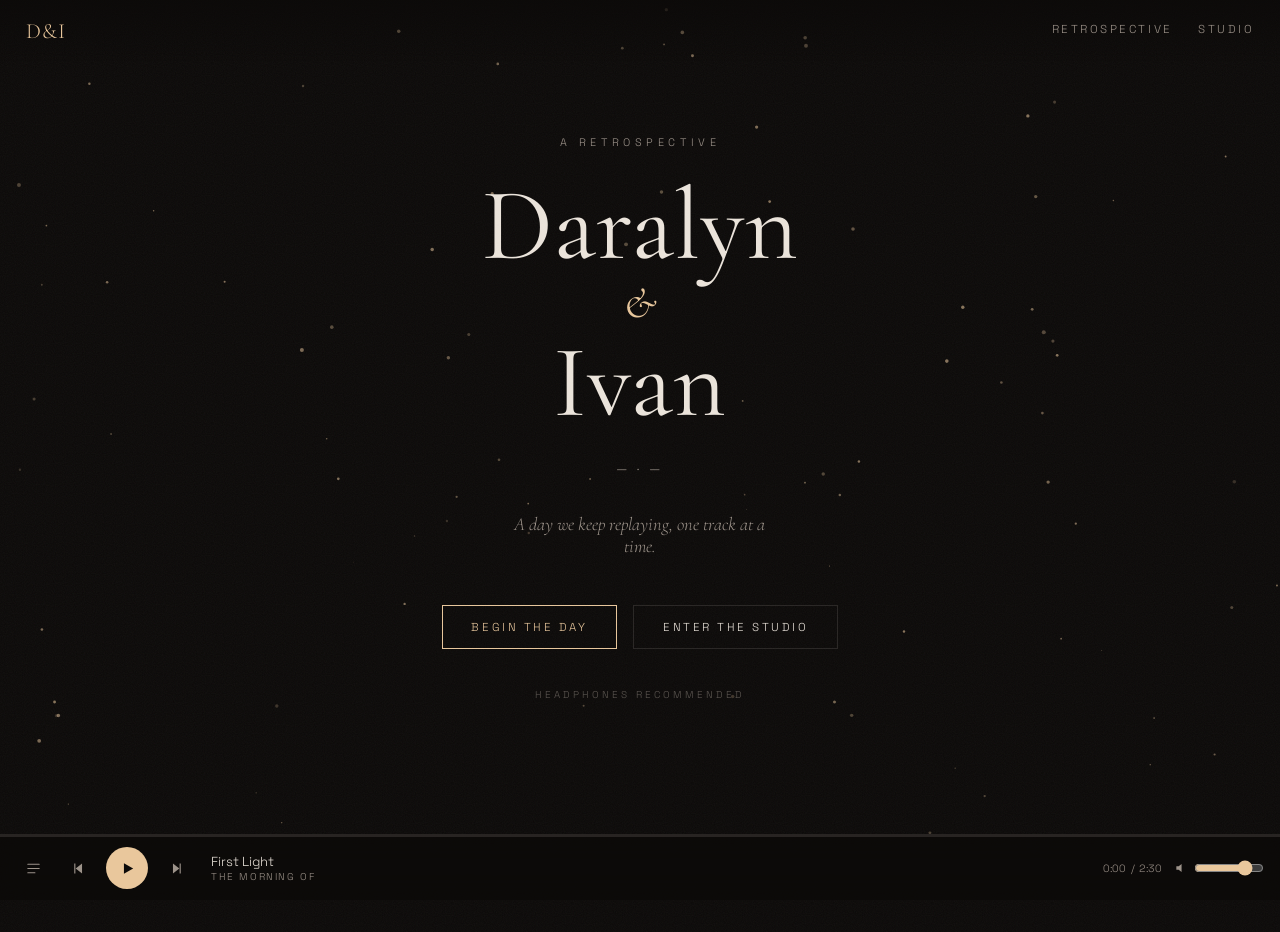
==== index.html @ e221bcd0 "Build interactive wedding retrospective site with persistent music player and studio - Hash-routed S" ====
<!DOCTYPE html>
<html lang="en">
<head>
  <meta charset="UTF-8">
  <meta name="viewport" content="width=device-width, initial-scale=1.0">
  <title>Daralyn &amp; Ivan — A Wedding Retrospective</title>
  <meta name="description" content="An interactive retrospective of our wedding day — with its own soundtrack.">
  <link rel="preconnect" href="https://fonts.googleapis.com">
  <link rel="preconnect" href="https://fonts.gstatic.com" crossorigin>
  <link href="https://fonts.googleapis.com/css2?family=Cormorant+Garamond:ital,wght@0,400;0,600;1,400&family=Space+Grotesk:wght@300;400;500&display=swap" rel="stylesheet">
  <link rel="stylesheet" href="css/main.css">
  <link rel="icon" href="data:image/svg+xml,<svg xmlns='http://www.w3.org/2000/svg' viewBox='0 0 100 100'><text y='0.9em' font-size='90'>♫</text></svg>">
</head>
<body data-view="home">
  <nav id="nav" class="nav"></nav>
  <main id="view" class="view"></main>
  <div id="player-root"></div>
  <script type="module" src="js/app.js"></script>
</body>
</html>
---- css/main.css ----
/* ============================================================
   Daralyn & Ivan — wedding retrospective
   Dark cinematic base; --glow is retinted live by the player
   to the current track's mood.
   ============================================================ */

:root {
  --bg: #0c0a09;
  --bg-2: #14100e;
  --ink: #ece5dc;
  --ink-dim: #9d938a;
  --line: rgba(236, 229, 220, 0.12);
  --glow: #e2492b; /* overwritten per-track by js */
  --serif: 'Cormorant Garamond', Georgia, serif;
  --sans: 'Space Grotesk', system-ui, sans-serif;
  --player-h: 64px;
}

* { margin: 0; padding: 0; box-sizing: border-box; }

html { scroll-behavior: smooth; }

body {
  background: var(--bg);
  color: var(--ink);
  font-family: var(--sans);
  font-weight: 300;
  min-height: 100vh;
  overflow-x: hidden;
}

body::before { /* film grain */
  content: '';
  position: fixed; inset: -50%;
  pointer-events: none;
  z-index: 4;
  opacity: 0.05;
  background-image: url("data:image/svg+xml,%3Csvg xmlns='http://www.w3.org/2000/svg' width='120' height='120'%3E%3Cfilter id='n'%3E%3CfeTurbulence type='fractalNoise' baseFrequency='0.9' numOctaves='2'/%3E%3C/filter%3E%3Crect width='120' height='120' filter='url(%23n)'/%3E%3C/svg%3E");
  animation: grain 9s steps(10) infinite;
}
@keyframes grain {
  0%,100% { transform: translate(0,0); }
  20% { transform: translate(-3%,2%); }
  40% { transform: translate(2%,-3%); }
  60% { transform: translate(-2%,-2%); }
  80% { transform: translate(3%,3%); }
}

::selection { background: var(--glow); color: var(--bg); }

button { font: inherit; color: inherit; background: none; border: 0; cursor: pointer; }
a { color: inherit; text-decoration: none; }
img { max-width: 100%; display: block; }

/* ---------- nav ---------- */
.nav {
  position: fixed; top: 0; left: 0; right: 0;
  z-index: 20;
  display: flex; align-items: center; justify-content: space-between;
  padding: 1.1rem 1.6rem;
  background: linear-gradient(to bottom, rgba(12,10,9,0.85), transparent);
}
.nav-brand {
  font-family: var(--serif);
  font-size: 1.35rem;
  letter-spacing: 0.06em;
  color: var(--glow);
  transition: color 1.2s;
}
.nav-links { display: flex; gap: 1.6rem; }
.nav-links a {
  font-size: 0.72rem;
  letter-spacing: 0.22em;
  text-transform: uppercase;
  color: var(--ink-dim);
  padding-bottom: 3px;
  border-bottom: 1px solid transparent;
  transition: color 0.3s, border-color 0.3s;
}
.nav-links a:hover { color: var(--ink); }
.nav-links a.is-active { color: var(--ink); border-color: var(--glow); }

/* ---------- view shell ---------- */
.view {
  opacity: 0;
  transition: opacity 0.7s ease;
  padding-bottom: calc(var(--player-h) + 2rem);
}
.view.view-in { opacity: 1; }

.btn {
  font-size: 0.72rem;
  letter-spacing: 0.22em;
  text-transform: uppercase;
  padding: 0.9rem 1.8rem;
  border: 1px solid var(--line);
  transition: all 0.35s;
}
.btn-sm { padding: 0.55rem 1.1rem; }
.btn-primary { border-color: var(--glow); color: var(--glow); }
.btn-primary:hover { background: var(--glow); color: var(--bg); box-shadow: 0 0 34px color-mix(in srgb, var(--glow) 45%, transparent); }
.btn-ghost:hover { border-color: var(--ink-dim); color: var(--ink); }

/* ---------- home ---------- */
.home {
  position: relative;
  min-height: calc(100vh - var(--player-h));
  display: grid;
  place-items: center;
  text-align: center;
  overflow: hidden;
}
.home-stars { position: absolute; inset: 0; width: 100%; height: 100%; }
.home-inner { position: relative; z-index: 1; padding: 2rem; }
.home-over, .story-over {
  font-size: 0.68rem;
  letter-spacing: 0.42em;
  text-transform: uppercase;
  color: var(--ink-dim);
  margin-bottom: 1.4rem;
}
.home-names {
  font-family: var(--serif);
  font-weight: 400;
  font-size: clamp(3rem, 9vw, 6.4rem);
  line-height: 1.04;
  display: flex; flex-direction: column; align-items: center; gap: 0.2rem;
}
.home-names .amp {
  font-style: italic;
  font-size: 0.42em;
  color: var(--glow);
  transition: color 1.2s;
}
.home-meta {
  margin-top: 1.6rem;
  font-size: 0.78rem;
  letter-spacing: 0.28em;
  text-transform: uppercase;
  color: var(--ink-dim);
}
.home-epigraph {
  font-family: var(--serif);
  font-style: italic;
  font-size: 1.15rem;
  color: var(--ink-dim);
  margin-top: 2.2rem;
  max-width: 34ch;
  margin-inline: auto;
}
.home-actions { display: flex; gap: 1rem; justify-content: center; margin-top: 3rem; flex-wrap: wrap; }
.home-hint { margin-top: 2.4rem; font-size: 0.62rem; letter-spacing: 0.3em; text-transform: uppercase; color: rgba(157,147,138,0.55); }

/* ---------- story ---------- */
.story { max-width: 1100px; margin: 0 auto; padding: 9rem 1.6rem 4rem; }
.story-head { text-align: center; margin-bottom: 7rem; }
.story-head h2, .studio-head h2 {
  font-family: var(--serif);
  font-weight: 400;
  font-size: clamp(2.2rem, 5.5vw, 3.6rem);
}
.story-lede {
  font-family: var(--serif); font-style: italic;
  color: var(--ink-dim); margin-top: 1rem; font-size: 1.05rem;
}

.story-rail {
  position: fixed; right: 1.1rem; top: 50%;
  transform: translateY(-50%);
  z-index: 15;
  display: flex; flex-direction: column; gap: 0.9rem;
}
.rail-dot {
  width: 26px; height: 26px;
  display: grid; place-items: center;
  font-size: 0.55rem; letter-spacing: 0.08em;
  color: var(--ink-dim);
  border: 1px solid var(--line);
  border-radius: 50%;
  transition: all 0.4s;
}
.rail-dot:hover { color: var(--ink); }
.rail-dot.is-active { border-color: var(--glow); color: var(--glow); box-shadow: 0 0 14px color-mix(in srgb, var(--glow) 40%, transparent); }

.chapter {
  display: grid;
  grid-template-columns: minmax(260px, 5fr) 7fr;
  gap: 3.5rem;
  align-items: start;
  padding: 5.5rem 0;
  border-top: 1px solid var(--line);
  opacity: 0;
  transform: translateY(34px);
  transition: opacity 1s ease, transform 1s ease;
}
.chapter.is-in { opacity: 1; transform: none; }
.chapter:nth-child(even) .ch-text { order: 2; }

.ch-index { font-size: 0.66rem; letter-spacing: 0.3em; color: var(--glow); transition: color 1.2s; }
.ch-title {
  font-family: var(--serif);
  font-weight: 400;
  font-size: clamp(1.8rem, 3.6vw, 2.6rem);
  margin: 0.7rem 0 1rem;
}
.ch-line { font-family: var(--serif); font-style: italic; font-size: 1.12rem; color: var(--ink); margin-bottom: 1rem; }
.ch-body { font-size: 0.92rem; line-height: 1.75; color: var(--ink-dim); max-width: 44ch; }

.ch-photos {
  display: grid;
  grid-template-columns: repeat(2, 1fr);
  grid-auto-rows: 150px;
  grid-auto-flow: dense;
  gap: 0.9rem;
}
.cell {
  position: relative;
  overflow: hidden;
  background: var(--bg-2);
  border: 1px solid var(--line);
  transition: transform 0.25s ease, border-color 0.4s;
  will-change: transform;
}
.cell:hover { border-color: color-mix(in srgb, var(--glow) 50%, transparent); }
.cell-tall { grid-row: span 2; }
.cell-wide { grid-column: span 2; }
.cell img { width: 100%; height: 100%; object-fit: cover; filter: saturate(0.85) contrast(1.05); }
.cell-empty {
  height: 100%;
  display: grid; place-items: center;
  color: rgba(157,147,138,0.35);
  font-size: 1.6rem;
  background:
    linear-gradient(135deg, transparent 48%, var(--line) 49%, var(--line) 51%, transparent 52%),
    var(--bg-2);
}
.cell figcaption {
  position: absolute; left: 0; right: 0; bottom: 0;
  padding: 1.6rem 0.8rem 0.6rem;
  font-size: 0.66rem;
  letter-spacing: 0.12em;
  color: var(--ink-dim);
  background: linear-gradient(to top, rgba(12,10,9,0.9), transparent);
  opacity: 0;
  transition: opacity 0.35s;
}
.cell:hover figcaption { opacity: 1; }

.story-end {
  text-align: center;
  padding: 6rem 0 3rem;
  font-family: var(--serif);
  font-style: italic;
  color: var(--ink-dim);
  font-size: 1.1rem;
}

/* ---------- studio ---------- */
.studio { max-width: 1100px; margin: 0 auto; padding: 9rem 1.6rem 4rem; }
.studio-head { text-align: center; margin-bottom: 4rem; }
.studio-head .story-lede { max-width: 52ch; margin-inline: auto; }

.studio-desk {
  position: relative;
  border: 1px solid var(--line);
  background: radial-gradient(ellipse at 50% 0%, rgba(226,73,43,0.05), transparent 60%), var(--bg-2);
  overflow: hidden;
}
.studio-vis { width: 100%; height: 340px; display: block; }

.desk-panel {
  display: grid;
  grid-template-columns: 1fr auto;
  gap: 2rem;
  align-items: end;
  padding: 1.6rem;
  border-top: 1px solid var(--line);
}
.faders { display: flex; gap: 1.8rem; flex-wrap: wrap; }
.fader {
  display: flex; flex-direction: column; align-items: center; gap: 0.7rem;
  width: 64px;
}
.fader-meter {
  width: 3px; height: 90px;
  background: var(--line);
  position: relative;
  border-radius: 2px;
  overflow: hidden;
  display: flex; align-items: flex-end;
}
.fader-meter i {
  display: block; width: 100%; height: 0%;
  background: var(--glow);
  transition: height 0.18s ease, background 1.2s;
}
.fader input[type="range"] {
  writing-mode: vertical-lr;
  direction: rtl;
  width: 22px; height: 110px;
  accent-color: var(--glow);
  cursor: grab;
}
.fader-name {
  font-size: 0.6rem; letter-spacing: 0.2em; text-transform: uppercase;
  color: var(--ink-dim);
}
.desk-side { display: flex; flex-direction: column; gap: 0.7rem; max-width: 220px; }
.desk-tip { font-size: 0.7rem; line-height: 1.6; color: var(--ink-dim); }

.studio-wall { margin-top: 5rem; }
.studio-wall h3 { font-family: var(--serif); font-weight: 400; font-size: 1.9rem; }
.wall-lede { color: var(--ink-dim); font-family: var(--serif); font-style: italic; margin: 0.5rem 0 1.6rem; }
.wall-form { display: grid; gap: 0.8rem; max-width: 480px; margin-bottom: 2.6rem; }
.wall-form input, .wall-form textarea {
  font: inherit;
  font-size: 0.85rem;
  color: var(--ink);
  background: var(--bg-2);
  border: 1px solid var(--line);
  padding: 0.8rem 1rem;
  resize: vertical;
  min-height: 0;
}
.wall-form textarea { min-height: 90px; }
.wall-form input:focus, .wall-form textarea:focus { outline: none; border-color: var(--glow); }
.wall-form button { justify-self: start; }

.wall-notes {
  display: grid;
  grid-template-columns: repeat(auto-fill, minmax(230px, 1fr));
  gap: 1.1rem;
}
.note {
  background: var(--bg-2);
  border: 1px solid var(--line);
  border-top: 2px solid var(--glow);
  padding: 1.1rem 1.2rem;
  transform: rotate(var(--tilt, 0deg));
  transition: transform 0.3s;
}
.note:hover { transform: rotate(0deg) translateY(-3px); }
.note p { font-family: var(--serif); font-size: 1.02rem; line-height: 1.5; }
.note span { display: block; margin-top: 0.7rem; font-size: 0.68rem; letter-spacing: 0.14em; color: var(--ink-dim); }
.wall-empty { color: var(--ink-dim); font-style: italic; font-family: var(--serif); }

/* ---------- player ---------- */
#player-root { position: fixed; left: 0; right: 0; bottom: 0; z-index: 30; }
.player {
  background: rgba(12,10,9,0.92);
  backdrop-filter: blur(14px);
  border-top: 1px solid var(--line);
}
.player-bar {
  height: var(--player-h);
  display: flex; align-items: center; gap: 0.7rem;
  padding: 0 1rem;
  position: relative;
}
.p-btn {
  width: 34px; height: 34px;
  display: grid; place-items: center;
  color: var(--ink-dim);
  border-radius: 50%;
  transition: color 0.25s, background 0.25s;
  flex: none;
}
.p-btn svg { width: 17px; height: 17px; }
.p-btn:hover { color: var(--ink); background: rgba(236,229,220,0.06); }
.p-play {
  width: 42px; height: 42px;
  color: var(--bg);
  background: var(--glow);
  transition: background 1.2s, box-shadow 0.3s;
}
.p-play:hover { color: var(--bg); background: var(--glow); box-shadow: 0 0 22px color-mix(in srgb, var(--glow) 55%, transparent); }
.player .i-pause { display: none; }
.player[data-playing="true"] .i-pause { display: block; }
.player[data-playing="true"] .i-play { display: none; }

.p-meta { display: flex; flex-direction: column; min-width: 0; margin-left: 0.4rem; flex: 0 1 220px; }
.p-title { font-size: 0.82rem; white-space: nowrap; overflow: hidden; text-overflow: ellipsis; }
.p-artist { font-size: 0.62rem; letter-spacing: 0.16em; text-transform: uppercase; color: var(--ink-dim); white-space: nowrap; overflow: hidden; text-overflow: ellipsis; }

.p-wave { flex: 1 1 120px; height: 36px; min-width: 60px; }
.p-time { font-size: 0.66rem; color: var(--ink-dim); display: flex; gap: 0.3rem; flex: none; font-variant-numeric: tabular-nums; }

.p-scrub {
  position: absolute; top: -2px; left: 0; right: 0;
  height: 4px;
  cursor: pointer;
  background: transparent;
}
.p-scrub::before {
  content: ''; position: absolute; inset: 1px 0;
  background: var(--line);
}
.p-scrub-fill {
  position: absolute; top: 1px; bottom: 1px; left: 0;
  background: var(--glow);
  width: 0%;
  transition: background 1.2s;
}
.p-scrub:hover { height: 8px; top: -4px; }

.p-vol { display: flex; align-items: center; gap: 0.4rem; color: var(--ink-dim); flex: none; }
.p-vol input { width: 70px; accent-color: var(--glow); }

.player-tracklist {
  max-height: 0;
  overflow: hidden auto;
  transition: max-height 0.5s ease;
  border-bottom: 1px solid transparent;
}
.player[data-open="true"] .player-tracklist {
  max-height: min(280px, 40vh);
  border-bottom-color: var(--line);
}
.tl-row {
  width: 100%;
  display: grid;
  grid-template-columns: 2.4rem 1fr auto 2rem;
  align-items: center;
  gap: 0.8rem;
  padding: 0.7rem 1.2rem;
  text-align: left;
  transition: background 0.25s;
}
.tl-row:hover { background: rgba(236,229,220,0.05); }
.tl-row[data-active="true"] { color: var(--glow); }
.tl-n { font-size: 0.66rem; color: var(--ink-dim); font-variant-numeric: tabular-nums; }
.tl-t { font-size: 0.85rem; white-space: nowrap; overflow: hidden; text-overflow: ellipsis; }
.tl-a { font-size: 0.64rem; letter-spacing: 0.14em; text-transform: uppercase; color: var(--ink-dim); }
.tl-eq { display: flex; gap: 2px; align-items: flex-end; height: 12px; opacity: 0; }
.tl-row[data-playing="true"] .tl-eq { opacity: 1; }
.tl-eq i { width: 2.5px; background: var(--glow); animation: eq 0.8s ease-in-out infinite; }
.tl-eq i:nth-child(1) { height: 60%; animation-delay: 0s; }
.tl-eq i:nth-child(2) { height: 100%; animation-delay: 0.25s; }
.tl-eq i:nth-child(3) { height: 40%; animation-delay: 0.5s; }
@keyframes eq { 0%,100% { transform: scaleY(0.4); } 50% { transform: scaleY(1); } }

/* ---------- responsive ---------- */
@media (max-width: 820px) {
  .chapter { grid-template-columns: 1fr; gap: 2rem; padding: 4rem 0; }
  .chapter:nth-child(even) .ch-text { order: 0; }
  .story-rail { display: none; }
  .desk-panel { grid-template-columns: 1fr; }
  .p-meta { flex-basis: 130px; }
  .p-time, .p-vol { display: none; }
  .studio-vis { height: 240px; }
}

@media (prefers-reduced-motion: reduce) {
  html { scroll-behavior: auto; }
  body::before { animation: none; }
  .chapter { transition: none; opacity: 1; transform: none; }
  .tl-eq i { animation: none; }
}
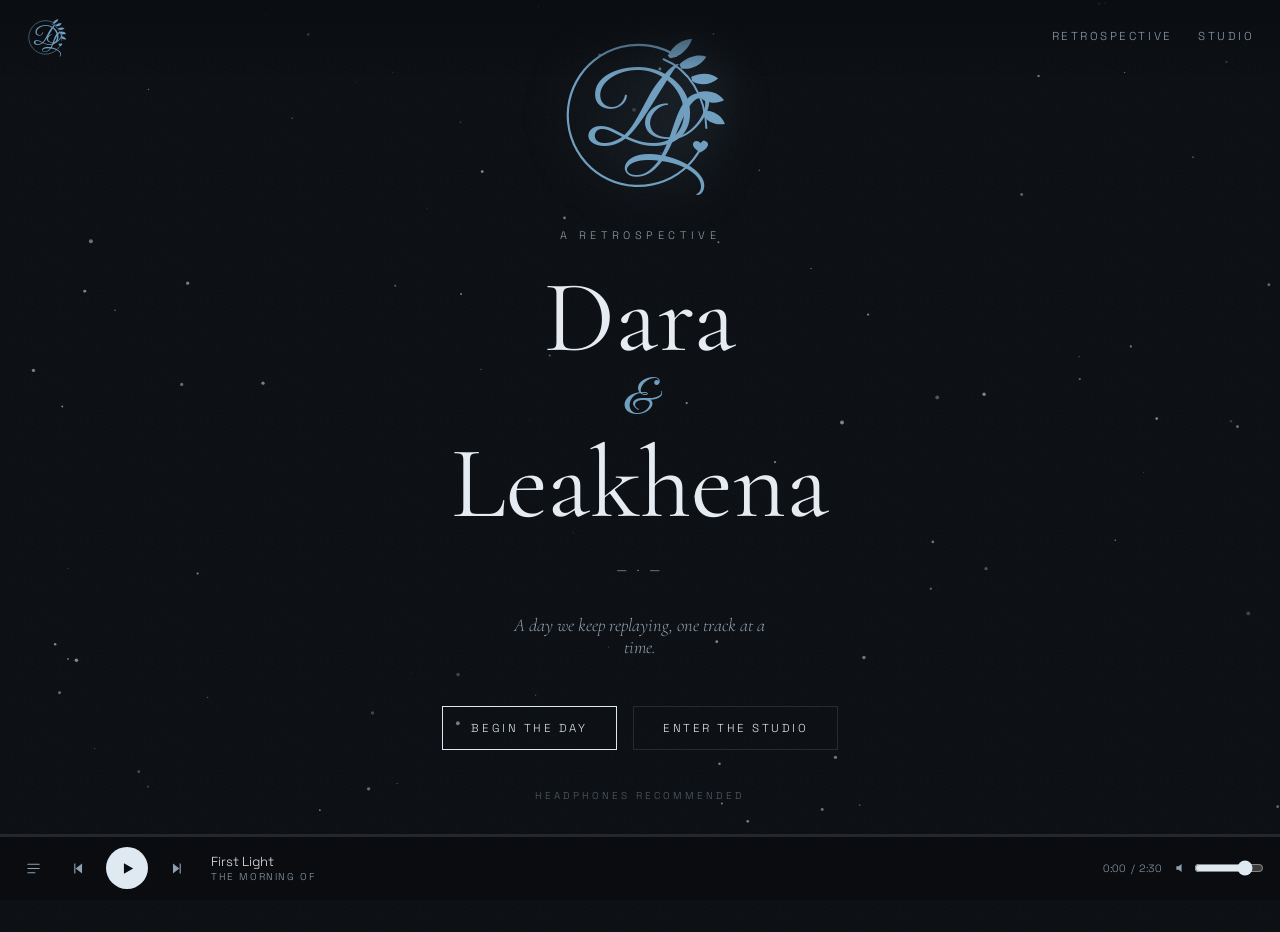
==== commit bf11d0fd: "Rebrand to Dara & Leakhena with dusty-blue monogram identity - Names updated throughout; nav and hom" ====
--- a/index.html
+++ b/index.html
@@ -3,7 +3,7 @@
 <head>
   <meta charset="UTF-8">
   <meta name="viewport" content="width=device-width, initial-scale=1.0">
-  <title>Daralyn &amp; Ivan — A Wedding Retrospective</title>
+  <title>Dara &amp; Leakhena — A Wedding Retrospective</title>
   <meta name="description" content="An interactive retrospective of our wedding day — with its own soundtrack.">
   <link rel="preconnect" href="https://fonts.googleapis.com">
   <link rel="preconnect" href="https://fonts.gstatic.com" crossorigin>
--- a/css/main.css
+++ b/css/main.css
@@ -5,15 +5,26 @@
    ============================================================ */
 
 :root {
-  --bg: #0c0a09;
-  --bg-2: #14100e;
-  --ink: #ece5dc;
-  --ink-dim: #9d938a;
-  --line: rgba(236, 229, 220, 0.12);
-  --glow: #e2492b; /* overwritten per-track by js */
+  --bg: #0a0d11;
+  --bg-2: #0f141b;
+  --ink: #e7edf3;
+  --ink-dim: #90a0ae;
+  --line: rgba(231, 237, 243, 0.12);
+  --brand: #6f9fc0;         /* the dusty blue from the couple's logo */
+  --glow: #6f9fc0;          /* overwritten per-track by js */
+  --script: 'Great Vibes', cursive;
   --serif: 'Cormorant Garamond', Georgia, serif;
   --sans: 'Space Grotesk', system-ui, sans-serif;
   --player-h: 64px;
+}
+
+@font-face {
+  /* self-hosted so the monogram never depends on an external fetch */
+  font-family: 'Great Vibes';
+  font-style: normal;
+  font-weight: 400;
+  font-display: swap;
+  src: url('../media/fonts/great-vibes.woff2') format('woff2');
 }
 
 * { margin: 0; padding: 0; box-sizing: border-box; }
@@ -58,14 +69,23 @@
   z-index: 20;
   display: flex; align-items: center; justify-content: space-between;
   padding: 1.1rem 1.6rem;
-  background: linear-gradient(to bottom, rgba(12,10,9,0.85), transparent);
-}
-.nav-brand {
-  font-family: var(--serif);
-  font-size: 1.35rem;
-  letter-spacing: 0.06em;
-  color: var(--glow);
-  transition: color 1.2s;
+  background: linear-gradient(to bottom, rgba(10,13,17,0.85), transparent);
+}
+.nav-brand { color: var(--brand); display: grid; place-items: center; }
+.nav-brand:hover { color: var(--ink); }
+
+/* ---------- logo mark ---------- */
+.logo-mark { color: var(--brand); overflow: visible; }
+.logo-mark text {
+  font-family: var(--script);
+  fill: currentColor;
+  font-size: 118px;
+}
+.logo-mark .logo-l { font-size: 108px; }
+.home-logo {
+  display: block;
+  margin: 0 auto 1.6rem;
+  filter: drop-shadow(0 0 26px color-mix(in srgb, var(--brand) 30%, transparent));
 }
 .nav-links { display: flex; gap: 1.6rem; }
 .nav-links a {
@@ -127,10 +147,10 @@
   display: flex; flex-direction: column; align-items: center; gap: 0.2rem;
 }
 .home-names .amp {
-  font-style: italic;
-  font-size: 0.42em;
-  color: var(--glow);
-  transition: color 1.2s;
+  font-family: var(--script);
+  font-style: normal;
+  font-size: 0.5em;
+  color: var(--brand);
 }
 .home-meta {
   margin-top: 1.6rem;
@@ -149,7 +169,7 @@
   margin-inline: auto;
 }
 .home-actions { display: flex; gap: 1rem; justify-content: center; margin-top: 3rem; flex-wrap: wrap; }
-.home-hint { margin-top: 2.4rem; font-size: 0.62rem; letter-spacing: 0.3em; text-transform: uppercase; color: rgba(157,147,138,0.55); }
+.home-hint { margin-top: 2.4rem; font-size: 0.62rem; letter-spacing: 0.3em; text-transform: uppercase; color: rgba(144,160,174,0.55); }
 
 /* ---------- story ---------- */
 .story { max-width: 1100px; margin: 0 auto; padding: 9rem 1.6rem 4rem; }
@@ -228,7 +248,7 @@
 .cell-empty {
   height: 100%;
   display: grid; place-items: center;
-  color: rgba(157,147,138,0.35);
+  color: rgba(144,160,174,0.35);
   font-size: 1.6rem;
   background:
     linear-gradient(135deg, transparent 48%, var(--line) 49%, var(--line) 51%, transparent 52%),
@@ -240,7 +260,7 @@
   font-size: 0.66rem;
   letter-spacing: 0.12em;
   color: var(--ink-dim);
-  background: linear-gradient(to top, rgba(12,10,9,0.9), transparent);
+  background: linear-gradient(to top, rgba(10,13,17,0.9), transparent);
   opacity: 0;
   transition: opacity 0.35s;
 }
@@ -263,7 +283,7 @@
 .studio-desk {
   position: relative;
   border: 1px solid var(--line);
-  background: radial-gradient(ellipse at 50% 0%, rgba(226,73,43,0.05), transparent 60%), var(--bg-2);
+  background: radial-gradient(ellipse at 50% 0%, rgba(111,159,192,0.06), transparent 60%), var(--bg-2);
   overflow: hidden;
 }
 .studio-vis { width: 100%; height: 340px; display: block; }
@@ -347,7 +367,7 @@
 /* ---------- player ---------- */
 #player-root { position: fixed; left: 0; right: 0; bottom: 0; z-index: 30; }
 .player {
-  background: rgba(12,10,9,0.92);
+  background: rgba(10,13,17,0.92);
   backdrop-filter: blur(14px);
   border-top: 1px solid var(--line);
 }
@@ -366,7 +386,7 @@
   flex: none;
 }
 .p-btn svg { width: 17px; height: 17px; }
-.p-btn:hover { color: var(--ink); background: rgba(236,229,220,0.06); }
+.p-btn:hover { color: var(--ink); background: rgba(231,237,243,0.06); }
 .p-play {
   width: 42px; height: 42px;
   color: var(--bg);
@@ -426,7 +446,7 @@
   text-align: left;
   transition: background 0.25s;
 }
-.tl-row:hover { background: rgba(236,229,220,0.05); }
+.tl-row:hover { background: rgba(231,237,243,0.05); }
 .tl-row[data-active="true"] { color: var(--glow); }
 .tl-n { font-size: 0.66rem; color: var(--ink-dim); font-variant-numeric: tabular-nums; }
 .tl-t { font-size: 0.85rem; white-space: nowrap; overflow: hidden; text-overflow: ellipsis; }
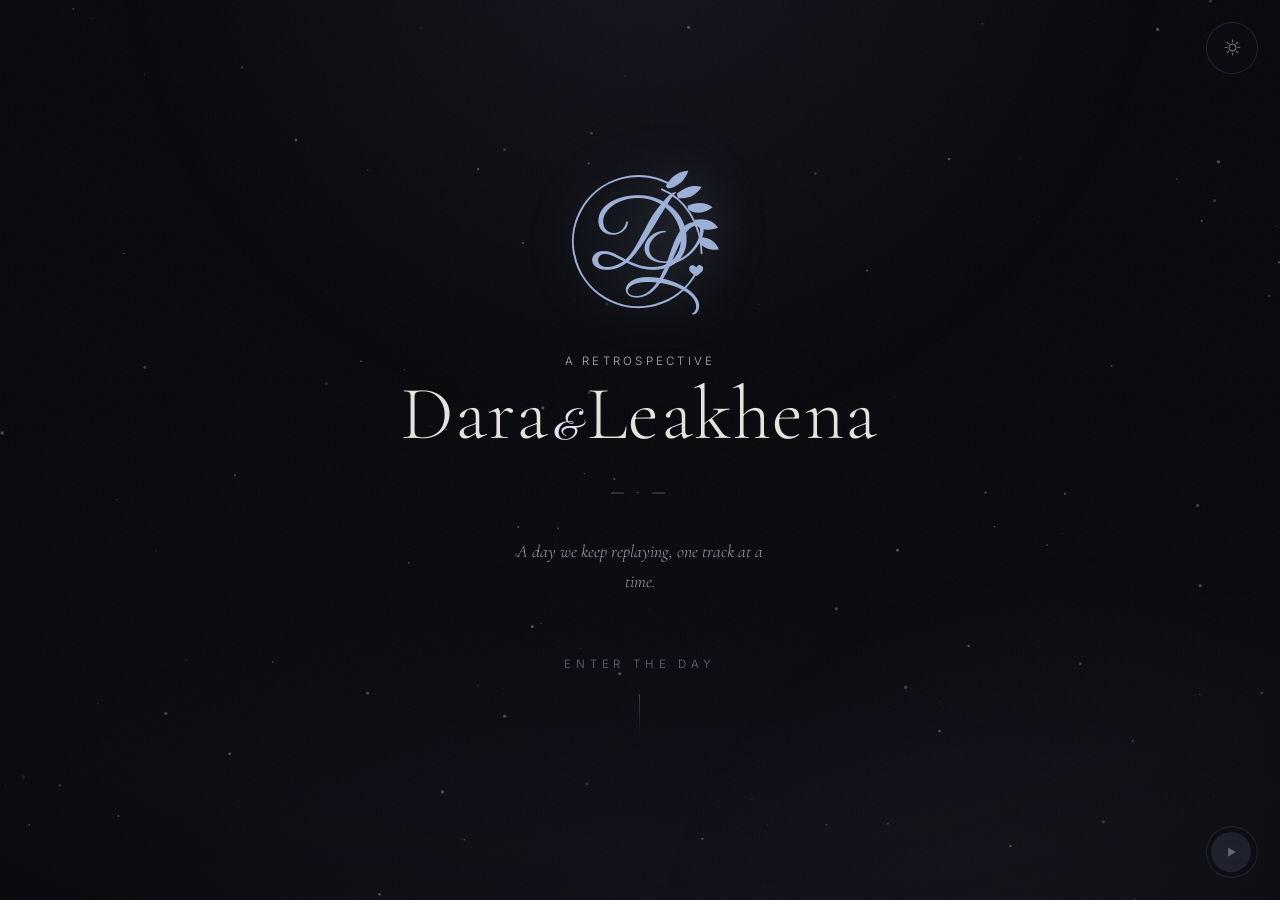
==== commit 2ddad5f1: "Restyle in the quiet-room aesthetic; move studio to a hidden office - Adopt the shared 'a quiet room" ====
--- a/index.html
+++ b/index.html
@@ -7,14 +7,40 @@
   <meta name="description" content="An interactive retrospective of our wedding day — with its own soundtrack.">
   <link rel="preconnect" href="https://fonts.googleapis.com">
   <link rel="preconnect" href="https://fonts.gstatic.com" crossorigin>
-  <link href="https://fonts.googleapis.com/css2?family=Cormorant+Garamond:ital,wght@0,400;0,600;1,400&family=Space+Grotesk:wght@300;400;500&display=swap" rel="stylesheet">
+  <link href="https://fonts.googleapis.com/css2?family=Cormorant+Garamond:ital,wght@0,300;0,400;0,600;1,400&family=Inter:wght@300;400;500&display=swap" rel="stylesheet">
   <link rel="stylesheet" href="css/main.css">
   <link rel="icon" href="data:image/svg+xml,<svg xmlns='http://www.w3.org/2000/svg' viewBox='0 0 100 100'><text y='0.9em' font-size='90'>♫</text></svg>">
+  <script>
+    // apply the saved theme before first paint to avoid a flash
+    try {
+      const t = localStorage.getItem('dl-theme');
+      if (t) document.documentElement.dataset.theme = t;
+    } catch {}
+  </script>
 </head>
 <body data-view="home">
-  <nav id="nav" class="nav"></nav>
+  <canvas id="ambient" aria-hidden="true"></canvas>
+  <div class="atmosphere" aria-hidden="true">
+    <div class="grain"></div>
+    <div class="vignette"></div>
+  </div>
+
+  <button class="site-theme-toggle" id="theme-toggle" aria-label="Toggle day and night" title="day / night">
+    <svg class="st-icon st-sun" viewBox="0 0 24 24" fill="none" stroke="currentColor" stroke-width="1.5" stroke-linecap="round">
+      <circle cx="12" cy="12" r="4.2"/>
+      <path d="M12 2.8v2.4M12 18.8v2.4M2.8 12h2.4M18.8 12h2.4M5.4 5.4l1.7 1.7M16.9 16.9l1.7 1.7M18.6 5.4l-1.7 1.7M7.1 16.9l-1.7 1.7"/>
+    </svg>
+    <svg class="st-icon st-moon" viewBox="0 0 24 24" fill="none" stroke="currentColor" stroke-width="1.5" stroke-linecap="round" stroke-linejoin="round">
+      <path d="M20 14.5A8.5 8.5 0 0 1 9.5 4a8.5 8.5 0 1 0 10.5 10.5z"/>
+    </svg>
+  </button>
+
+  <header class="site-head" id="site-head"></header>
+
   <main id="view" class="view"></main>
+
   <div id="player-root"></div>
+
   <script type="module" src="js/app.js"></script>
 </body>
 </html>
--- a/css/main.css
+++ b/css/main.css
@@ -1,230 +1,532 @@
-/* ============================================================
-   Daralyn & Ivan — wedding retrospective
-   Dark cinematic base; --glow is retinted live by the player
-   to the current track's mood.
-   ============================================================ */
+/* =========================================================
+   Dara & Leakhena — a wedding retrospective
+   Styled after "a quiet room": dark, atmospheric, starlit.
+   The music toggle is a capsule in the corner, not a bar.
+   ========================================================= */
 
 :root {
-  --bg: #0a0d11;
-  --bg-2: #0f141b;
-  --ink: #e7edf3;
-  --ink-dim: #90a0ae;
-  --line: rgba(231, 237, 243, 0.12);
-  --brand: #6f9fc0;         /* the dusty blue from the couple's logo */
-  --glow: #6f9fc0;          /* overwritten per-track by js */
-  --script: 'Great Vibes', cursive;
-  --serif: 'Cormorant Garamond', Georgia, serif;
-  --sans: 'Space Grotesk', system-ui, sans-serif;
-  --player-h: 64px;
-}
+  --bg:        #08080c;
+  --bg-soft:   #0e0e15;
+  --ink:       #e7e4de;
+  --ink-dim:   #a29fb0;
+  --ink-faint: #6b6879;
+  --glow:      #9db0d8;   /* dusty periwinkle — retinted per track by js */
+  --glow-warm: #c9a9c8;   /* faded violet */
+  --brand:     #9db0d8;   /* the monogram's colour on this theme */
+  --line:      rgba(157, 176, 216, 0.14);
+
+  --serif: "Cormorant Garamond", Georgia, "Times New Roman", serif;
+  --sans:  "Inter", -apple-system, BlinkMacSystemFont, "Segoe UI", sans-serif;
+  --script: "Great Vibes", cursive;
+
+  --measure: 40rem;
+  --ease: cubic-bezier(0.22, 0.61, 0.36, 1);
+}
+
+:root { color-scheme: dark; }
 
 @font-face {
   /* self-hosted so the monogram never depends on an external fetch */
-  font-family: 'Great Vibes';
+  font-family: "Great Vibes";
   font-style: normal;
   font-weight: 400;
   font-display: swap;
-  src: url('../media/fonts/great-vibes.woff2') format('woff2');
-}
-
-* { margin: 0; padding: 0; box-sizing: border-box; }
+  src: url("../media/fonts/great-vibes.woff2") format("woff2");
+}
+
+/* ---------------------------------------------------------
+   Light theme — the day at daybreak.
+   --------------------------------------------------------- */
+html[data-theme="light"] {
+  color-scheme: light;
+  --bg:        #f4f2ed;
+  --bg-soft:   #ecd9d90d;
+  --ink:       #26242e;
+  --ink-dim:   #4d4b59;
+  --ink-faint: #8b8899;
+  --glow:      #5b6690;
+  --glow-warm: #966b95;
+  --brand:     #5b6690;
+  --line:      rgba(74, 84, 124, 0.18);
+}
+html[data-theme="light"] body {
+  background:
+    radial-gradient(ellipse 100% 60% at 50% 100%, #e7e4ef 0%, #efede7 42%, var(--bg) 100%)
+      fixed,
+    var(--bg);
+}
+html[data-theme="light"] body::before {
+  background:
+    radial-gradient(60vw 60vw at 50% -10%, rgba(91, 102, 144, 0.07), transparent 70%),
+    radial-gradient(50vw 50vw at 85% 110%, rgba(150, 107, 149, 0.06), transparent 70%);
+}
+html[data-theme="light"] #ambient { opacity: 0.5; }
+html[data-theme="light"] .grain { opacity: 0.03; }
+html[data-theme="light"] .vignette {
+  background: radial-gradient(130% 110% at 50% 34%, transparent 55%, rgba(88, 92, 128, 0.13) 100%);
+}
+html[data-theme="light"] .skiper-toggle,
+html[data-theme="light"] .site-theme-toggle {
+  background: rgba(255, 255, 255, 0.65);
+}
+html[data-theme="light"] .sk-knob { background: rgba(91, 102, 144, 0.12); }
+html[data-theme="light"] .sk-knob[aria-pressed="true"] { background: rgba(91, 102, 144, 0.2); }
+html[data-theme="light"] .sk-mini:hover { background: rgba(91, 102, 144, 0.12); }
+html[data-theme="light"] .sk-list { background: rgba(255, 255, 255, 0.85); }
+html[data-theme="light"] .sk-li:hover { background: rgba(91, 102, 144, 0.1); }
+
+* { box-sizing: border-box; margin: 0; padding: 0; }
 
 html { scroll-behavior: smooth; }
 
 body {
-  background: var(--bg);
+  background:
+    radial-gradient(ellipse 100% 60% at 50% 100%, #100f17 0%, #0a0a10 42%, var(--bg) 100%)
+      fixed,
+    var(--bg);
   color: var(--ink);
   font-family: var(--sans);
   font-weight: 300;
+  line-height: 1.75;
+  letter-spacing: 0.01em;
   min-height: 100vh;
+  -webkit-font-smoothing: antialiased;
+  text-rendering: optimizeLegibility;
   overflow-x: hidden;
 }
 
-body::before { /* film grain */
-  content: '';
-  position: fixed; inset: -50%;
+/* Starfield canvas sits behind everything */
+#ambient {
+  position: fixed;
+  inset: 0;
+  width: 100%;
+  height: 100%;
+  z-index: 0;
   pointer-events: none;
-  z-index: 4;
-  opacity: 0.05;
-  background-image: url("data:image/svg+xml,%3Csvg xmlns='http://www.w3.org/2000/svg' width='120' height='120'%3E%3Cfilter id='n'%3E%3CfeTurbulence type='fractalNoise' baseFrequency='0.9' numOctaves='2'/%3E%3C/filter%3E%3Crect width='120' height='120' filter='url(%23n)'/%3E%3C/svg%3E");
-  animation: grain 9s steps(10) infinite;
+  opacity: 0.62;
+}
+
+/* A slow radial breath of light behind content */
+body::before {
+  content: "";
+  position: fixed;
+  inset: 0;
+  z-index: 0;
+  pointer-events: none;
+  background:
+    radial-gradient(60vw 60vw at 50% -10%, rgba(157,176,216,0.08), transparent 70%),
+    radial-gradient(50vw 50vw at 85% 110%, rgba(201,169,200,0.06), transparent 70%);
+}
+
+/* ---------------------------------------------------------
+   Immersion — film grain, vignette
+   --------------------------------------------------------- */
+.atmosphere {
+  position: fixed;
+  inset: 0;
+  z-index: 3;
+  pointer-events: none;
+}
+.grain {
+  position: absolute;
+  inset: -50%;
+  background-image: url("data:image/svg+xml,%3Csvg xmlns='http://www.w3.org/2000/svg' width='160' height='160'%3E%3Cfilter id='n'%3E%3CfeTurbulence type='fractalNoise' baseFrequency='0.82' numOctaves='2' stitchTiles='stitch'/%3E%3C/filter%3E%3Crect width='100%25' height='100%25' filter='url(%23n)'/%3E%3C/svg%3E");
+  opacity: 0.045;
+  animation: grain 0.7s steps(3) infinite;
 }
 @keyframes grain {
-  0%,100% { transform: translate(0,0); }
-  20% { transform: translate(-3%,2%); }
-  40% { transform: translate(2%,-3%); }
-  60% { transform: translate(-2%,-2%); }
-  80% { transform: translate(3%,3%); }
-}
-
-::selection { background: var(--glow); color: var(--bg); }
-
-button { font: inherit; color: inherit; background: none; border: 0; cursor: pointer; }
-a { color: inherit; text-decoration: none; }
-img { max-width: 100%; display: block; }
-
-/* ---------- nav ---------- */
+  0%, 100% { transform: translate(0, 0); }
+  20% { transform: translate(-6%, 4%); }
+  40% { transform: translate(5%, -5%); }
+  60% { transform: translate(-4%, -6%); }
+  80% { transform: translate(6%, 5%); }
+}
+.vignette {
+  position: absolute;
+  inset: 0;
+  background: radial-gradient(130% 110% at 50% 34%, transparent 52%, rgba(0, 0, 0, 0.55) 100%);
+}
+
+/* Day/night toggle — a small circle in the top-right corner */
+.site-theme-toggle {
+  position: fixed;
+  right: 1.35rem;
+  top: 1.35rem;
+  z-index: 6;
+  width: 52px;
+  height: 52px;
+  border-radius: 50%;
+  border: 1px solid var(--line);
+  background: rgba(14, 14, 21, 0.55);
+  backdrop-filter: blur(9px);
+  -webkit-backdrop-filter: blur(9px);
+  color: var(--ink-faint);
+  cursor: pointer;
+  display: grid;
+  place-items: center;
+  transition: color 0.4s var(--ease), border-color 0.4s var(--ease), transform 0.4s var(--ease);
+}
+.site-theme-toggle:hover { color: var(--glow); border-color: rgba(157, 176, 216, 0.4); transform: translateY(-2px); }
+.site-theme-toggle:focus-visible { outline: none; box-shadow: 0 0 0 3px rgba(157, 176, 216, 0.25); }
+.st-icon { width: 19px; height: 19px; display: block; grid-area: 1 / 1; opacity: 1; transform: none; transition: opacity 0.4s var(--ease), transform 0.5s var(--ease); }
+.st-moon { opacity: 0; transform: rotate(-40deg) scale(0.6); }
+html[data-theme="light"] .st-sun { opacity: 0; transform: rotate(50deg) scale(0.6); }
+html[data-theme="light"] .st-moon { opacity: 1; transform: none; }
+
+/* ---------------------------------------------------------
+   The music toggle — a capsule that springs open
+   --------------------------------------------------------- */
+.skiper-toggle {
+  position: fixed;
+  right: 1.35rem;
+  bottom: 1.35rem;
+  z-index: 6;
+  height: 52px;
+  width: 52px;
+  padding: 6px;
+  border-radius: 999px;
+  border: 1px solid var(--line);
+  background: rgba(14, 14, 21, 0.55);
+  backdrop-filter: blur(9px);
+  -webkit-backdrop-filter: blur(9px);
+  cursor: pointer;
+  overflow: hidden;
+  display: flex;
+  align-items: center;
+  justify-content: flex-end;
+  gap: 8px;
+  transition: width 0.55s cubic-bezier(0.34, 1.42, 0.5, 1),
+    border-color 0.4s var(--ease), background 0.4s var(--ease);
+}
+.skiper-toggle:hover,
+.skiper-toggle:focus-within,
+.skiper-toggle.is-open {
+  width: 248px;
+  border-color: rgba(157, 176, 216, 0.4);
+}
+.skiper-toggle.is-playing { border-color: rgba(157, 176, 216, 0.3); }
+
+.sk-reveal { display: flex; align-items: center; gap: 5px; flex: none; opacity: 0; transform: translateX(10px); pointer-events: none; transition: opacity 0.3s var(--ease), transform 0.45s var(--ease); }
+.skiper-toggle:hover .sk-reveal,
+.skiper-toggle:focus-within .sk-reveal,
+.skiper-toggle.is-open .sk-reveal { opacity: 1; transform: none; pointer-events: auto; transition-delay: 0.15s; }
+
+.sk-mini {
+  flex: none;
+  width: 26px;
+  height: 26px;
+  padding: 0;
+  border: 0;
+  border-radius: 50%;
+  background: transparent;
+  color: var(--ink-faint);
+  display: grid;
+  place-items: center;
+  cursor: pointer;
+  transition: color 0.3s var(--ease), background 0.3s var(--ease);
+}
+.sk-mini:hover { color: var(--ink); background: rgba(157, 176, 216, 0.12); }
+.sk-mini:focus-visible { outline: none; box-shadow: 0 0 0 2px rgba(157, 176, 216, 0.3); }
+.sk-mini svg { width: 13px; height: 13px; display: block; }
+
+.sk-title-wrap {
+  width: 88px;
+  overflow: hidden;
+  white-space: nowrap;
+  -webkit-mask-image: linear-gradient(90deg, transparent, #000 12%, #000 88%, transparent);
+  mask-image: linear-gradient(90deg, transparent, #000 12%, #000 88%, transparent);
+}
+.sk-ticker { display: inline-flex; white-space: nowrap; will-change: transform; }
+.sk-ticker.is-scrolling { animation: sk-ticker var(--sk-dur, 10s) linear infinite; }
+.sk-title {
+  display: inline-block;
+  padding: 0 18px 0 8px;
+  font-size: 0.7rem;
+  letter-spacing: 0.14em;
+  color: var(--ink-dim);
+  white-space: nowrap;
+}
+@keyframes sk-ticker {
+  from { transform: translateX(0); }
+  to { transform: translateX(var(--sk-loop, -100px)); }
+}
+
+.sk-knob { flex: none; width: 40px; height: 40px; padding: 0; border: 0; border-radius: 50%; background: rgba(157, 176, 216, 0.12); display: grid; place-items: center; color: var(--ink-faint); cursor: pointer; transition: color 0.4s var(--ease), background 0.4s var(--ease); }
+.skiper-toggle:hover .sk-knob { color: var(--ink); }
+.sk-knob:focus-visible { outline: none; box-shadow: 0 0 0 2px rgba(157, 176, 216, 0.3); }
+.sk-knob[aria-pressed="true"] { color: var(--glow); background: rgba(157, 176, 216, 0.2); }
+.sk-play { width: 14px; height: 14px; fill: currentColor; }
+.sk-knob[aria-pressed="true"] .sk-play { display: none; }
+.sk-eq { display: none; align-items: center; gap: 2.5px; height: 14px; }
+.sk-knob[aria-pressed="true"] .sk-eq { display: flex; }
+.sk-eq i { width: 2.5px; height: 5px; border-radius: 2px; background: currentColor; animation: sk-eq 1.05s ease-in-out infinite; }
+.sk-eq i:nth-child(2) { animation-delay: 0.18s; }
+.sk-eq i:nth-child(3) { animation-delay: 0.36s; }
+@keyframes sk-eq { 0%, 100% { height: 5px; } 50% { height: 13px; } }
+
+/* the soundtrack list — a small glass panel beside the capsule */
+.sk-list {
+  position: fixed;
+  right: calc(1.35rem + 52px + 0.75rem);
+  bottom: 1.35rem;
+  z-index: 7;
+  width: min(15rem, calc(100vw - 1.35rem - 52px - 2rem));
+  max-height: 17rem;
+  overflow-y: auto;
+  padding: 0.4rem;
+  border-radius: 18px;
+  border: 1px solid var(--line);
+  background: rgba(14, 14, 21, 0.82);
+  backdrop-filter: blur(14px);
+  -webkit-backdrop-filter: blur(14px);
+  opacity: 0;
+  transform: translateY(10px);
+  pointer-events: none;
+  transition: opacity 0.35s var(--ease), transform 0.45s var(--ease);
+}
+.sk-list.is-open { opacity: 1; transform: none; pointer-events: auto; }
+.sk-li {
+  display: flex;
+  align-items: center;
+  gap: 0.55rem;
+  width: 100%;
+  padding: 0.5rem 0.65rem;
+  border: 0;
+  border-radius: 12px;
+  background: transparent;
+  color: var(--ink-dim);
+  font-family: inherit;
+  font-size: 0.72rem;
+  letter-spacing: 0.08em;
+  text-align: left;
+  cursor: pointer;
+  transition: color 0.3s var(--ease), background 0.3s var(--ease);
+}
+.sk-li:hover { color: var(--ink); background: rgba(157, 176, 216, 0.1); }
+.sk-li:focus-visible { outline: none; box-shadow: 0 0 0 2px rgba(157, 176, 216, 0.3); }
+.sk-li.is-current { color: var(--glow); }
+.sk-li-mark { flex: none; width: 16px; font-size: 0.62rem; letter-spacing: 0.1em; color: var(--ink-faint); display: grid; place-items: center; }
+.sk-li.is-current .sk-li-mark { color: var(--glow); }
+.sk-li-dot { width: 5px; height: 5px; border-radius: 50%; background: currentColor; box-shadow: 0 0 8px currentColor; }
+.sk-li-title { flex: 1; white-space: nowrap; overflow: hidden; text-overflow: ellipsis; }
+
+/* ---------------------------------------------------------
+   Layout
+   --------------------------------------------------------- */
+.wrap {
+  position: relative;
+  z-index: 1;
+  max-width: var(--measure);
+  margin: 0 auto;
+  padding: clamp(2rem, 6vw, 5rem) clamp(1.5rem, 5vw, 2rem);
+}
+.wrap--wide { max-width: 56rem; }
+
+/* ---------------------------------------------------------
+   Header / navigation
+   --------------------------------------------------------- */
+.site-head {
+  position: relative;
+  z-index: 2;
+  display: flex;
+  align-items: center;
+  justify-content: space-between;
+  gap: 1.5rem;
+  max-width: 56rem;
+  margin: 0 auto;
+  padding: clamp(1.5rem, 4vw, 2.5rem) clamp(1.5rem, 5vw, 2rem) 0;
+  flex-wrap: wrap;
+}
+@media (max-width: 1080px) {
+  .site-head { padding-right: calc(52px + 2.1rem); }
+}
+.site-head a { text-decoration: none; }
+
+.mark {
+  display: inline-flex;
+  align-items: center;
+  gap: 0.7rem;
+  font-family: var(--serif);
+  font-size: 1.25rem;
+  letter-spacing: 0.04em;
+  color: var(--ink);
+  transition: color 0.4s var(--ease);
+}
+.mark:hover { color: var(--glow); }
+.mark .logo-mark { flex: none; }
+
 .nav {
-  position: fixed; top: 0; left: 0; right: 0;
-  z-index: 20;
-  display: flex; align-items: center; justify-content: space-between;
-  padding: 1.1rem 1.6rem;
-  background: linear-gradient(to bottom, rgba(10,13,17,0.85), transparent);
-}
-.nav-brand { color: var(--brand); display: grid; place-items: center; }
-.nav-brand:hover { color: var(--ink); }
-
-/* ---------- logo mark ---------- */
+  display: flex;
+  gap: clamp(1rem, 3vw, 1.75rem);
+  font-size: 0.82rem;
+  letter-spacing: 0.14em;
+  text-transform: lowercase;
+}
+.nav a {
+  color: var(--ink-faint);
+  position: relative;
+  padding-bottom: 0.2rem;
+  transition: color 0.4s var(--ease);
+}
+.nav a::after {
+  content: "";
+  position: absolute;
+  left: 0; bottom: 0;
+  width: 100%;
+  height: 1px;
+  background: var(--glow);
+  transform: scaleX(0);
+  transform-origin: left;
+  transition: transform 0.5s var(--ease);
+}
+.nav a:hover,
+.nav a.is-active { color: var(--ink); }
+.nav a:hover::after,
+.nav a.is-active::after { transform: scaleX(1); }
+
+/* ---------------------------------------------------------
+   Logo mark (inline SVG; swap js/ui/logo.js for the real file)
+   --------------------------------------------------------- */
 .logo-mark { color: var(--brand); overflow: visible; }
-.logo-mark text {
-  font-family: var(--script);
-  fill: currentColor;
-  font-size: 118px;
-}
+.logo-mark text { font-family: var(--script); fill: currentColor; font-size: 118px; }
 .logo-mark .logo-l { font-size: 108px; }
 .home-logo {
   display: block;
-  margin: 0 auto 1.6rem;
-  filter: drop-shadow(0 0 26px color-mix(in srgb, var(--brand) 30%, transparent));
-}
-.nav-links { display: flex; gap: 1.6rem; }
-.nav-links a {
+  margin: 0 auto 1.8rem;
+  filter: drop-shadow(0 0 26px rgba(157, 176, 216, 0.3));
+}
+
+/* ---------------------------------------------------------
+   Typography
+   --------------------------------------------------------- */
+h1, h2, h3 {
+  font-family: var(--serif);
+  font-weight: 400;
+  line-height: 1.15;
+  letter-spacing: 0.005em;
+}
+.title {
+  font-size: clamp(2.6rem, 8vw, 4.75rem);
+  font-weight: 300;
+  letter-spacing: 0.02em;
+  color: var(--ink);
+}
+.title .amp { font-family: var(--script); font-size: 0.55em; color: var(--glow); padding: 0 0.12em; }
+.subtitle {
+  font-family: var(--sans);
+  font-size: 0.8rem;
+  letter-spacing: 0.32em;
+  text-transform: uppercase;
+  color: var(--ink-faint);
+  margin-top: 1.25rem;
+}
+.lede {
+  font-family: var(--serif);
+  font-size: clamp(1.35rem, 3.5vw, 1.75rem);
+  line-height: 1.5;
+  color: var(--ink-dim);
+  font-style: italic;
+}
+.eyebrow {
   font-size: 0.72rem;
-  letter-spacing: 0.22em;
+  letter-spacing: 0.28em;
   text-transform: uppercase;
+  color: var(--glow);
+  opacity: 0.8;
+}
+p { color: var(--ink-dim); }
+p + p { margin-top: 1.25rem; }
+a { color: var(--glow); }
+
+/* ---------------------------------------------------------
+   Home / portal — the whole screen is the door
+   --------------------------------------------------------- */
+.portal {
+  position: relative;
+  z-index: 1;
+  min-height: 100vh;
+  display: flex;
+  flex-direction: column;
+  align-items: center;
+  justify-content: center;
+  text-align: center;
+  padding: 2rem;
+}
+.splash { text-decoration: none; color: inherit; cursor: pointer; background: none; border: 0; font: inherit; }
+.splash .subtitle { margin-top: 1.5rem; }
+.splash-epigraph {
+  margin-top: 2rem;
+  font-family: var(--serif);
+  font-style: italic;
+  font-size: 1.1rem;
   color: var(--ink-dim);
-  padding-bottom: 3px;
-  border-bottom: 1px solid transparent;
-  transition: color 0.3s, border-color 0.3s;
-}
-.nav-links a:hover { color: var(--ink); }
-.nav-links a.is-active { color: var(--ink); border-color: var(--glow); }
-
-/* ---------- view shell ---------- */
-.view {
-  opacity: 0;
-  transition: opacity 0.7s ease;
-  padding-bottom: calc(var(--player-h) + 2rem);
-}
-.view.view-in { opacity: 1; }
-
-.btn {
+  max-width: 34ch;
+  margin-inline: auto;
+}
+.splash-enter {
+  margin-top: 3.5rem;
   font-size: 0.72rem;
-  letter-spacing: 0.22em;
-  text-transform: uppercase;
-  padding: 0.9rem 1.8rem;
-  border: 1px solid var(--line);
-  transition: all 0.35s;
-}
-.btn-sm { padding: 0.55rem 1.1rem; }
-.btn-primary { border-color: var(--glow); color: var(--glow); }
-.btn-primary:hover { background: var(--glow); color: var(--bg); box-shadow: 0 0 34px color-mix(in srgb, var(--glow) 45%, transparent); }
-.btn-ghost:hover { border-color: var(--ink-dim); color: var(--ink); }
-
-/* ---------- home ---------- */
-.home {
-  position: relative;
-  min-height: calc(100vh - var(--player-h));
-  display: grid;
-  place-items: center;
-  text-align: center;
-  overflow: hidden;
-}
-.home-stars { position: absolute; inset: 0; width: 100%; height: 100%; }
-.home-inner { position: relative; z-index: 1; padding: 2rem; }
-.home-over, .story-over {
-  font-size: 0.68rem;
   letter-spacing: 0.42em;
   text-transform: uppercase;
-  color: var(--ink-dim);
-  margin-bottom: 1.4rem;
-}
-.home-names {
-  font-family: var(--serif);
-  font-weight: 400;
-  font-size: clamp(3rem, 9vw, 6.4rem);
-  line-height: 1.04;
-  display: flex; flex-direction: column; align-items: center; gap: 0.2rem;
-}
-.home-names .amp {
-  font-family: var(--script);
-  font-style: normal;
-  font-size: 0.5em;
-  color: var(--brand);
-}
-.home-meta {
-  margin-top: 1.6rem;
-  font-size: 0.78rem;
-  letter-spacing: 0.28em;
-  text-transform: uppercase;
-  color: var(--ink-dim);
-}
-.home-epigraph {
-  font-family: var(--serif);
-  font-style: italic;
-  font-size: 1.15rem;
-  color: var(--ink-dim);
-  margin-top: 2.2rem;
-  max-width: 34ch;
-  margin-inline: auto;
-}
-.home-actions { display: flex; gap: 1rem; justify-content: center; margin-top: 3rem; flex-wrap: wrap; }
-.home-hint { margin-top: 2.4rem; font-size: 0.62rem; letter-spacing: 0.3em; text-transform: uppercase; color: rgba(144,160,174,0.55); }
-
-/* ---------- story ---------- */
-.story { max-width: 1100px; margin: 0 auto; padding: 9rem 1.6rem 4rem; }
-.story-head { text-align: center; margin-bottom: 7rem; }
-.story-head h2, .studio-head h2 {
-  font-family: var(--serif);
-  font-weight: 400;
-  font-size: clamp(2.2rem, 5.5vw, 3.6rem);
-}
-.story-lede {
-  font-family: var(--serif); font-style: italic;
-  color: var(--ink-dim); margin-top: 1rem; font-size: 1.05rem;
-}
+  color: var(--ink-faint);
+  transition: color 0.6s var(--ease), letter-spacing 0.6s var(--ease);
+}
+.splash-enter::after {
+  content: "";
+  display: block;
+  width: 1px;
+  height: 2.5rem;
+  margin: 1.25rem auto 0;
+  background: linear-gradient(var(--ink-faint), transparent);
+  opacity: 0.5;
+}
+.splash:hover .splash-enter { color: var(--glow); letter-spacing: 0.5em; }
+
+/* ---------------------------------------------------------
+   The retrospective — chapters of the day
+   --------------------------------------------------------- */
+.story { position: relative; z-index: 1; max-width: 68rem; margin: 0 auto; padding: 3rem clamp(1.5rem, 5vw, 2rem) 6rem; }
+.story-head { text-align: center; margin: 3rem 0 6rem; }
+.story-head h2 { font-size: clamp(2.2rem, 5.5vw, 3.4rem); font-weight: 300; color: var(--ink); }
+.story-lede { font-family: var(--serif); font-style: italic; color: var(--ink-dim); margin-top: 1rem; font-size: 1.05rem; }
 
 .story-rail {
-  position: fixed; right: 1.1rem; top: 50%;
+  position: fixed; right: 1.35rem; top: 50%;
   transform: translateY(-50%);
-  z-index: 15;
+  z-index: 5;
   display: flex; flex-direction: column; gap: 0.9rem;
 }
 .rail-dot {
   width: 26px; height: 26px;
   display: grid; place-items: center;
   font-size: 0.55rem; letter-spacing: 0.08em;
-  color: var(--ink-dim);
+  color: var(--ink-faint);
   border: 1px solid var(--line);
   border-radius: 50%;
-  transition: all 0.4s;
+  text-decoration: none;
+  transition: all 0.4s var(--ease);
 }
 .rail-dot:hover { color: var(--ink); }
-.rail-dot.is-active { border-color: var(--glow); color: var(--glow); box-shadow: 0 0 14px color-mix(in srgb, var(--glow) 40%, transparent); }
+.rail-dot.is-active { border-color: var(--glow); color: var(--glow); box-shadow: 0 0 14px rgba(157, 176, 216, 0.35); }
 
 .chapter {
   display: grid;
   grid-template-columns: minmax(260px, 5fr) 7fr;
   gap: 3.5rem;
   align-items: start;
-  padding: 5.5rem 0;
+  padding: 5rem 0;
   border-top: 1px solid var(--line);
   opacity: 0;
-  transform: translateY(34px);
-  transition: opacity 1s ease, transform 1s ease;
+  transform: translateY(14px);
+  transition: opacity 1.1s var(--ease), transform 1.1s var(--ease);
 }
 .chapter.is-in { opacity: 1; transform: none; }
 .chapter:nth-child(even) .ch-text { order: 2; }
 
-.ch-index { font-size: 0.66rem; letter-spacing: 0.3em; color: var(--glow); transition: color 1.2s; }
-.ch-title {
-  font-family: var(--serif);
-  font-weight: 400;
-  font-size: clamp(1.8rem, 3.6vw, 2.6rem);
-  margin: 0.7rem 0 1rem;
-}
-.ch-line { font-family: var(--serif); font-style: italic; font-size: 1.12rem; color: var(--ink); margin-bottom: 1rem; }
-.ch-body { font-size: 0.92rem; line-height: 1.75; color: var(--ink-dim); max-width: 44ch; }
+.ch-index { font-size: 0.68rem; letter-spacing: 0.28em; text-transform: uppercase; color: var(--glow); opacity: 0.85; }
+.ch-title { font-size: clamp(1.8rem, 3.6vw, 2.5rem); color: var(--ink); margin: 0.7rem 0 1rem; }
+.ch-line { font-family: var(--serif); font-style: italic; font-size: 1.15rem; color: var(--ink-dim); margin-bottom: 1rem; }
+.ch-body { font-size: 0.95rem; color: var(--ink-faint); max-width: 44ch; }
 
 .ch-photos {
   display: grid;
@@ -236,58 +538,83 @@
 .cell {
   position: relative;
   overflow: hidden;
-  background: var(--bg-2);
-  border: 1px solid var(--line);
-  transition: transform 0.25s ease, border-color 0.4s;
+  background: var(--bg-soft);
+  border: 1px solid var(--line);
+  border-radius: 6px;
+  transition: transform 0.45s var(--ease), border-color 0.45s var(--ease), box-shadow 0.45s var(--ease);
   will-change: transform;
 }
-.cell:hover { border-color: color-mix(in srgb, var(--glow) 50%, transparent); }
+.cell:hover {
+  border-color: rgba(157, 176, 216, 0.45);
+  box-shadow: 0 18px 50px -18px rgba(0, 0, 0, 0.8);
+}
 .cell-tall { grid-row: span 2; }
 .cell-wide { grid-column: span 2; }
 .cell img { width: 100%; height: 100%; object-fit: cover; filter: saturate(0.85) contrast(1.05); }
 .cell-empty {
   height: 100%;
   display: grid; place-items: center;
-  color: rgba(144,160,174,0.35);
-  font-size: 1.6rem;
-  background:
-    linear-gradient(135deg, transparent 48%, var(--line) 49%, var(--line) 51%, transparent 52%),
-    var(--bg-2);
+  color: var(--ink-faint);
+  opacity: 0.5;
+  font-size: 1.4rem;
 }
 .cell figcaption {
   position: absolute; left: 0; right: 0; bottom: 0;
   padding: 1.6rem 0.8rem 0.6rem;
-  font-size: 0.66rem;
-  letter-spacing: 0.12em;
+  font-size: 0.68rem;
+  letter-spacing: 0.1em;
   color: var(--ink-dim);
-  background: linear-gradient(to top, rgba(10,13,17,0.9), transparent);
+  background: linear-gradient(to top, rgba(8, 8, 12, 0.92), transparent);
   opacity: 0;
-  transition: opacity 0.35s;
+  transition: opacity 0.35s var(--ease);
 }
 .cell:hover figcaption { opacity: 1; }
 
 .story-end {
   text-align: center;
-  padding: 6rem 0 3rem;
+  padding: 6rem 0 2rem;
   font-family: var(--serif);
   font-style: italic;
-  color: var(--ink-dim);
+  color: var(--ink-faint);
   font-size: 1.1rem;
 }
 
-/* ---------- studio ---------- */
-.studio { max-width: 1100px; margin: 0 auto; padding: 9rem 1.6rem 4rem; }
-.studio-head { text-align: center; margin-bottom: 4rem; }
-.studio-head .story-lede { max-width: 52ch; margin-inline: auto; }
-
-.studio-desk {
-  position: relative;
-  border: 1px solid var(--line);
-  background: radial-gradient(ellipse at 50% 0%, rgba(111,159,192,0.06), transparent 60%), var(--bg-2);
+/* ---------------------------------------------------------
+   The office — the couple's back room, not on the nav
+   --------------------------------------------------------- */
+.office { position: relative; z-index: 1; max-width: 56rem; margin: 0 auto; padding: 3rem clamp(1.5rem, 5vw, 2rem) 6rem; }
+.office-head { text-align: center; margin: 2.5rem 0 3.5rem; }
+.office-head h2 { font-size: clamp(2rem, 5vw, 3rem); font-weight: 300; color: var(--ink); }
+
+.gate {
+  max-width: 22rem;
+  margin: 18vh auto 0;
+  text-align: center;
+}
+.gate input {
+  width: 100%;
+  margin-top: 1.5rem;
+  padding: 0.85rem 1.1rem;
+  font: inherit;
+  font-size: 0.9rem;
+  letter-spacing: 0.08em;
+  color: var(--ink);
+  background: var(--bg-soft);
+  border: 1px solid var(--line);
+  border-radius: 8px;
+  text-align: center;
+}
+.gate input:focus { outline: none; border-color: var(--glow); }
+.gate .gate-err { margin-top: 0.8rem; font-size: 0.75rem; color: var(--glow-warm); opacity: 0; transition: opacity 0.3s; }
+.gate .gate-err.is-on { opacity: 1; }
+
+.desk {
+  border: 1px solid var(--line);
+  border-radius: 10px;
+  background: linear-gradient(180deg, rgba(157,176,216,0.03), transparent);
   overflow: hidden;
 }
-.studio-vis { width: 100%; height: 340px; display: block; }
-
+.studio-vis { width: 100%; height: 300px; display: block; }
 .desk-panel {
   display: grid;
   grid-template-columns: 1fr auto;
@@ -297,182 +624,115 @@
   border-top: 1px solid var(--line);
 }
 .faders { display: flex; gap: 1.8rem; flex-wrap: wrap; }
-.fader {
-  display: flex; flex-direction: column; align-items: center; gap: 0.7rem;
-  width: 64px;
-}
+.fader { display: flex; flex-direction: column; align-items: center; gap: 0.7rem; width: 64px; }
 .fader-meter {
-  width: 3px; height: 90px;
+  width: 3px; height: 80px;
   background: var(--line);
-  position: relative;
   border-radius: 2px;
   overflow: hidden;
   display: flex; align-items: flex-end;
 }
-.fader-meter i {
-  display: block; width: 100%; height: 0%;
-  background: var(--glow);
-  transition: height 0.18s ease, background 1.2s;
-}
+.fader-meter i { display: block; width: 100%; height: 0%; background: var(--glow); transition: height 0.18s var(--ease); }
 .fader input[type="range"] {
   writing-mode: vertical-lr;
   direction: rtl;
-  width: 22px; height: 110px;
+  width: 22px; height: 100px;
   accent-color: var(--glow);
   cursor: grab;
 }
-.fader-name {
-  font-size: 0.6rem; letter-spacing: 0.2em; text-transform: uppercase;
+.fader-name { font-size: 0.6rem; letter-spacing: 0.2em; text-transform: uppercase; color: var(--ink-faint); }
+.desk-side { display: flex; flex-direction: column; gap: 0.7rem; max-width: 220px; }
+.desk-tip { font-size: 0.72rem; line-height: 1.6; color: var(--ink-faint); }
+
+.btn {
+  font: inherit;
+  font-size: 0.72rem;
+  letter-spacing: 0.18em;
+  text-transform: lowercase;
   color: var(--ink-dim);
-}
-.desk-side { display: flex; flex-direction: column; gap: 0.7rem; max-width: 220px; }
-.desk-tip { font-size: 0.7rem; line-height: 1.6; color: var(--ink-dim); }
-
-.studio-wall { margin-top: 5rem; }
-.studio-wall h3 { font-family: var(--serif); font-weight: 400; font-size: 1.9rem; }
-.wall-lede { color: var(--ink-dim); font-family: var(--serif); font-style: italic; margin: 0.5rem 0 1.6rem; }
-.wall-form { display: grid; gap: 0.8rem; max-width: 480px; margin-bottom: 2.6rem; }
+  background: transparent;
+  padding: 0.6rem 1.2rem;
+  border: 1px solid var(--line);
+  border-radius: 100px;
+  cursor: pointer;
+  transition: color 0.4s var(--ease), border-color 0.4s var(--ease), transform 0.4s var(--ease);
+}
+.btn:hover { color: var(--ink); border-color: rgba(157, 176, 216, 0.4); transform: translateY(-2px); }
+.btn-primary { color: var(--glow); border-color: rgba(157, 176, 216, 0.35); }
+
+.office-wall { margin-top: 4rem; }
+.office-wall h3 { font-size: 1.7rem; color: var(--ink); }
+.wall-lede { font-family: var(--serif); font-style: italic; color: var(--ink-dim); margin: 0.4rem 0 1.4rem; }
+.wall-notes { display: grid; grid-template-columns: repeat(auto-fill, minmax(230px, 1fr)); gap: 1rem; }
+.note {
+  position: relative;
+  background: var(--bg-soft);
+  border: 1px solid var(--line);
+  border-radius: 8px;
+  padding: 1rem 1.1rem;
+}
+.note p { font-family: var(--serif); font-size: 1rem; line-height: 1.5; color: var(--ink-dim); }
+.note span { display: block; margin-top: 0.6rem; font-size: 0.66rem; letter-spacing: 0.14em; color: var(--ink-faint); }
+.note .note-del {
+  position: absolute; top: 0.4rem; right: 0.4rem;
+  width: 24px; height: 24px;
+  border: 0; border-radius: 50%;
+  background: transparent;
+  color: var(--ink-faint);
+  font-size: 0.85rem;
+  cursor: pointer;
+  opacity: 0;
+  transition: opacity 0.3s, color 0.3s;
+}
+.note:hover .note-del { opacity: 1; }
+.note .note-del:hover { color: var(--glow-warm); }
+.wall-empty { color: var(--ink-faint); font-style: italic; font-family: var(--serif); }
+.wall-form { display: grid; gap: 0.8rem; max-width: 480px; margin-bottom: 2rem; }
 .wall-form input, .wall-form textarea {
-  font: inherit;
-  font-size: 0.85rem;
+  font: inherit; font-size: 0.85rem;
   color: var(--ink);
-  background: var(--bg-2);
-  border: 1px solid var(--line);
+  background: var(--bg-soft);
+  border: 1px solid var(--line);
+  border-radius: 8px;
   padding: 0.8rem 1rem;
   resize: vertical;
-  min-height: 0;
 }
 .wall-form textarea { min-height: 90px; }
 .wall-form input:focus, .wall-form textarea:focus { outline: none; border-color: var(--glow); }
 .wall-form button { justify-self: start; }
 
-.wall-notes {
-  display: grid;
-  grid-template-columns: repeat(auto-fill, minmax(230px, 1fr));
-  gap: 1.1rem;
-}
-.note {
-  background: var(--bg-2);
-  border: 1px solid var(--line);
-  border-top: 2px solid var(--glow);
-  padding: 1.1rem 1.2rem;
-  transform: rotate(var(--tilt, 0deg));
-  transition: transform 0.3s;
-}
-.note:hover { transform: rotate(0deg) translateY(-3px); }
-.note p { font-family: var(--serif); font-size: 1.02rem; line-height: 1.5; }
-.note span { display: block; margin-top: 0.7rem; font-size: 0.68rem; letter-spacing: 0.14em; color: var(--ink-dim); }
-.wall-empty { color: var(--ink-dim); font-style: italic; font-family: var(--serif); }
-
-/* ---------- player ---------- */
-#player-root { position: fixed; left: 0; right: 0; bottom: 0; z-index: 30; }
-.player {
-  background: rgba(10,13,17,0.92);
-  backdrop-filter: blur(14px);
-  border-top: 1px solid var(--line);
-}
-.player-bar {
-  height: var(--player-h);
-  display: flex; align-items: center; gap: 0.7rem;
-  padding: 0 1rem;
-  position: relative;
-}
-.p-btn {
-  width: 34px; height: 34px;
-  display: grid; place-items: center;
-  color: var(--ink-dim);
-  border-radius: 50%;
-  transition: color 0.25s, background 0.25s;
-  flex: none;
-}
-.p-btn svg { width: 17px; height: 17px; }
-.p-btn:hover { color: var(--ink); background: rgba(231,237,243,0.06); }
-.p-play {
-  width: 42px; height: 42px;
-  color: var(--bg);
-  background: var(--glow);
-  transition: background 1.2s, box-shadow 0.3s;
-}
-.p-play:hover { color: var(--bg); background: var(--glow); box-shadow: 0 0 22px color-mix(in srgb, var(--glow) 55%, transparent); }
-.player .i-pause { display: none; }
-.player[data-playing="true"] .i-pause { display: block; }
-.player[data-playing="true"] .i-play { display: none; }
-
-.p-meta { display: flex; flex-direction: column; min-width: 0; margin-left: 0.4rem; flex: 0 1 220px; }
-.p-title { font-size: 0.82rem; white-space: nowrap; overflow: hidden; text-overflow: ellipsis; }
-.p-artist { font-size: 0.62rem; letter-spacing: 0.16em; text-transform: uppercase; color: var(--ink-dim); white-space: nowrap; overflow: hidden; text-overflow: ellipsis; }
-
-.p-wave { flex: 1 1 120px; height: 36px; min-width: 60px; }
-.p-time { font-size: 0.66rem; color: var(--ink-dim); display: flex; gap: 0.3rem; flex: none; font-variant-numeric: tabular-nums; }
-
-.p-scrub {
-  position: absolute; top: -2px; left: 0; right: 0;
-  height: 4px;
-  cursor: pointer;
-  background: transparent;
-}
-.p-scrub::before {
-  content: ''; position: absolute; inset: 1px 0;
-  background: var(--line);
-}
-.p-scrub-fill {
-  position: absolute; top: 1px; bottom: 1px; left: 0;
-  background: var(--glow);
-  width: 0%;
-  transition: background 1.2s;
-}
-.p-scrub:hover { height: 8px; top: -4px; }
-
-.p-vol { display: flex; align-items: center; gap: 0.4rem; color: var(--ink-dim); flex: none; }
-.p-vol input { width: 70px; accent-color: var(--glow); }
-
-.player-tracklist {
-  max-height: 0;
-  overflow: hidden auto;
-  transition: max-height 0.5s ease;
-  border-bottom: 1px solid transparent;
-}
-.player[data-open="true"] .player-tracklist {
-  max-height: min(280px, 40vh);
-  border-bottom-color: var(--line);
-}
-.tl-row {
-  width: 100%;
-  display: grid;
-  grid-template-columns: 2.4rem 1fr auto 2rem;
-  align-items: center;
-  gap: 0.8rem;
-  padding: 0.7rem 1.2rem;
-  text-align: left;
-  transition: background 0.25s;
-}
-.tl-row:hover { background: rgba(231,237,243,0.05); }
-.tl-row[data-active="true"] { color: var(--glow); }
-.tl-n { font-size: 0.66rem; color: var(--ink-dim); font-variant-numeric: tabular-nums; }
-.tl-t { font-size: 0.85rem; white-space: nowrap; overflow: hidden; text-overflow: ellipsis; }
-.tl-a { font-size: 0.64rem; letter-spacing: 0.14em; text-transform: uppercase; color: var(--ink-dim); }
-.tl-eq { display: flex; gap: 2px; align-items: flex-end; height: 12px; opacity: 0; }
-.tl-row[data-playing="true"] .tl-eq { opacity: 1; }
-.tl-eq i { width: 2.5px; background: var(--glow); animation: eq 0.8s ease-in-out infinite; }
-.tl-eq i:nth-child(1) { height: 60%; animation-delay: 0s; }
-.tl-eq i:nth-child(2) { height: 100%; animation-delay: 0.25s; }
-.tl-eq i:nth-child(3) { height: 40%; animation-delay: 0.5s; }
-@keyframes eq { 0%,100% { transform: scaleY(0.4); } 50% { transform: scaleY(1); } }
-
-/* ---------- responsive ---------- */
+/* ---------------------------------------------------------
+   View shell, reveal, misc
+   --------------------------------------------------------- */
+.view { opacity: 0; transition: opacity 0.55s var(--ease); }
+.view.view-in { opacity: 1; }
+
+.back {
+  display: inline-block;
+  margin-top: 3rem;
+  font-size: 0.78rem;
+  letter-spacing: 0.14em;
+  text-transform: lowercase;
+  color: var(--ink-faint);
+  text-decoration: none;
+  transition: color 0.4s var(--ease);
+}
+.back:hover { color: var(--glow); }
+.back::before { content: "← "; }
+
+::selection { background: var(--glow); color: var(--bg); }
+img { max-width: 100%; display: block; }
+
 @media (max-width: 820px) {
   .chapter { grid-template-columns: 1fr; gap: 2rem; padding: 4rem 0; }
   .chapter:nth-child(even) .ch-text { order: 0; }
   .story-rail { display: none; }
   .desk-panel { grid-template-columns: 1fr; }
-  .p-meta { flex-basis: 130px; }
-  .p-time, .p-vol { display: none; }
-  .studio-vis { height: 240px; }
+  .studio-vis { height: 220px; }
 }
 
 @media (prefers-reduced-motion: reduce) {
+  * { animation: none !important; transition: none !important; }
   html { scroll-behavior: auto; }
-  body::before { animation: none; }
-  .chapter { transition: none; opacity: 1; transform: none; }
-  .tl-eq i { animation: none; }
-}
+  .chapter, .view { opacity: 1; transform: none; }
+}
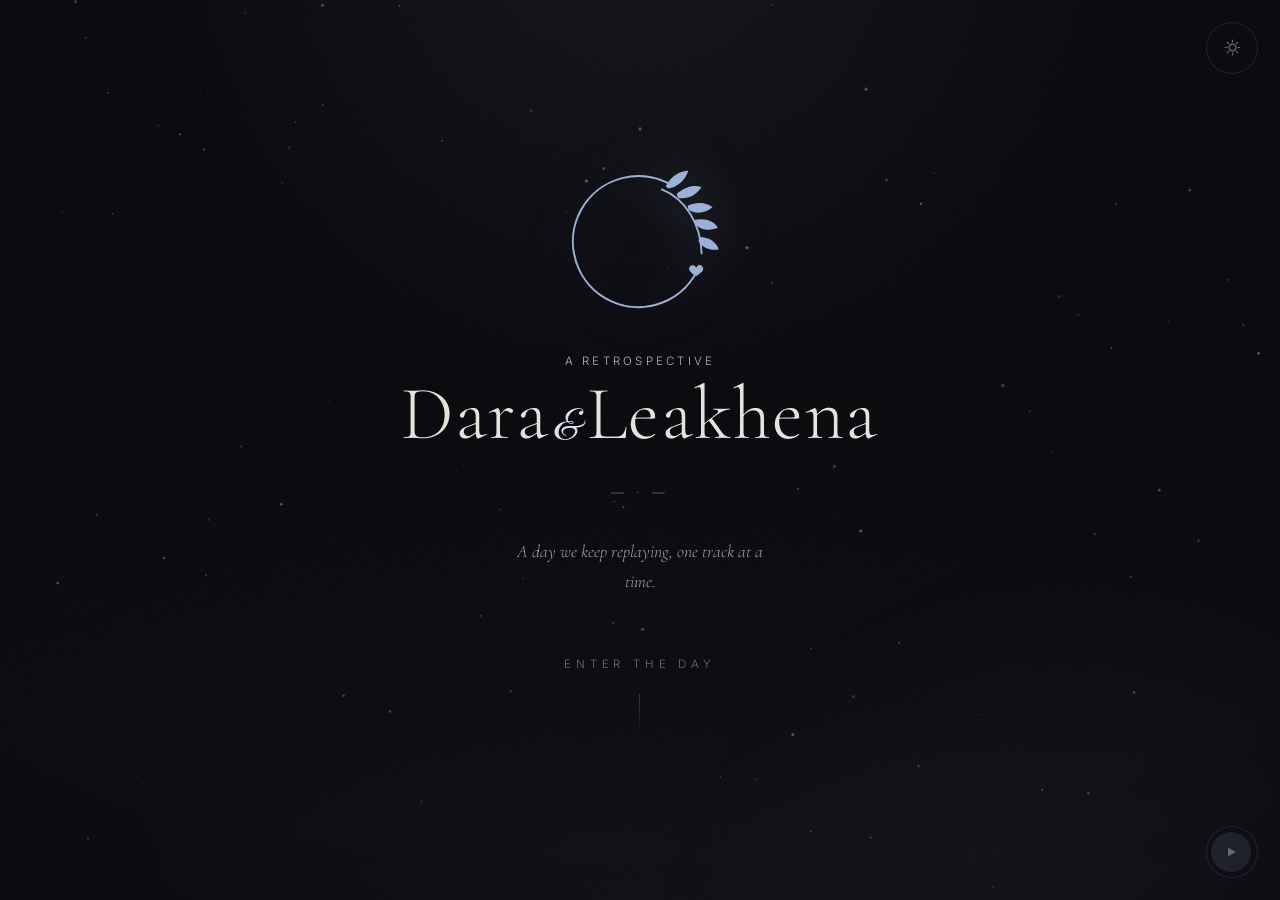
==== commit a24f544b: "Carry the couple's monogram through every surface - media/logo-icon.svg: fixed-colour (#558daf) stan" ====
--- a/index.html
+++ b/index.html
@@ -8,8 +8,8 @@
   <link rel="preconnect" href="https://fonts.googleapis.com">
   <link rel="preconnect" href="https://fonts.gstatic.com" crossorigin>
   <link href="https://fonts.googleapis.com/css2?family=Cormorant+Garamond:ital,wght@0,300;0,400;0,600;1,400&family=Inter:wght@300;400;500&display=swap" rel="stylesheet">
-  <link rel="stylesheet" href="css/main.css">
-  <link rel="icon" href="data:image/svg+xml,<svg xmlns='http://www.w3.org/2000/svg' viewBox='0 0 100 100'><text y='0.9em' font-size='90'>♫</text></svg>">
+  <link rel="stylesheet" href="/css/main.css">
+  <link rel="icon" href="/media/logo-icon.svg" type="image/svg+xml">
   <script>
     // apply the saved theme before first paint to avoid a flash
     try {
@@ -41,6 +41,6 @@
 
   <div id="player-root"></div>
 
-  <script type="module" src="js/app.js"></script>
+  <script type="module" src="/js/app.js"></script>
 </body>
 </html>
--- a/css/main.css
+++ b/css/main.css
@@ -388,8 +388,6 @@
    Logo mark (inline SVG; swap js/ui/logo.js for the real file)
    --------------------------------------------------------- */
 .logo-mark { color: var(--brand); overflow: visible; }
-.logo-mark text { font-family: var(--script); fill: currentColor; font-size: 118px; }
-.logo-mark .logo-l { font-size: 108px; }
 .home-logo {
   display: block;
   margin: 0 auto 1.8rem;
@@ -527,6 +525,8 @@
 .ch-title { font-size: clamp(1.8rem, 3.6vw, 2.5rem); color: var(--ink); margin: 0.7rem 0 1rem; }
 .ch-line { font-family: var(--serif); font-style: italic; font-size: 1.15rem; color: var(--ink-dim); margin-bottom: 1rem; }
 .ch-body { font-size: 0.95rem; color: var(--ink-faint); max-width: 44ch; }
+.ch-body p { color: inherit; }
+.ch-body p + p { margin-top: 0.9rem; }
 
 .ch-photos {
   display: grid;
